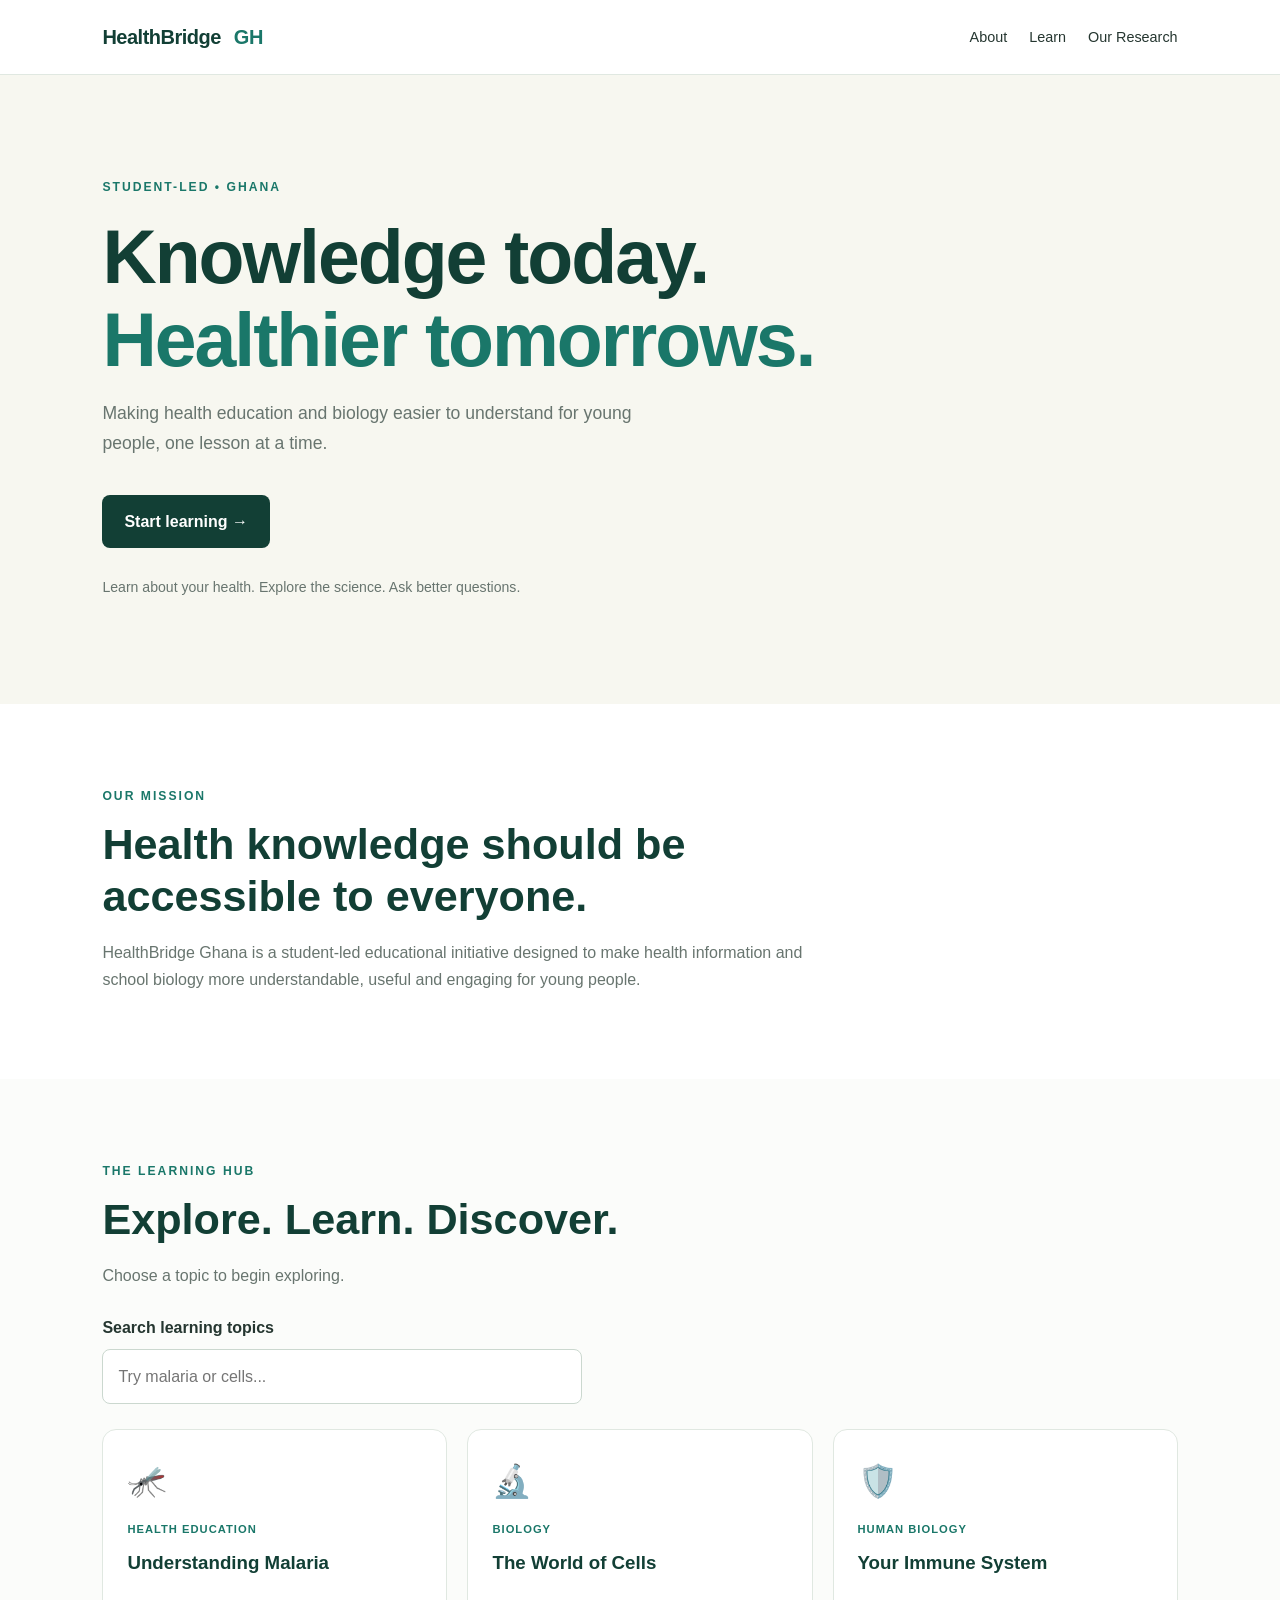
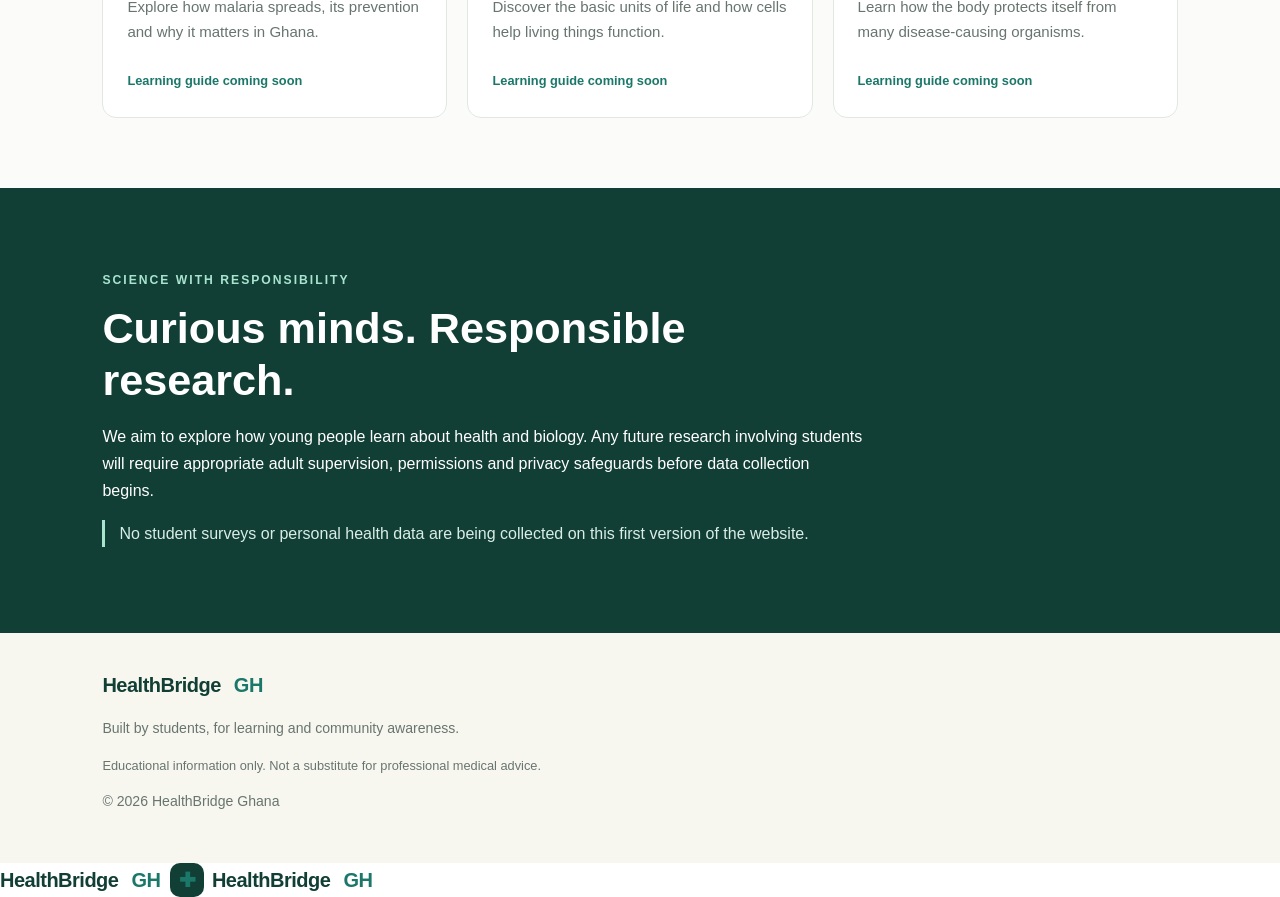
==== index.html @ dc9b51f2 "Add files via upload" ====
<!DOCTYPE html>
<html lang="en">
<head>
  <meta charset="UTF-8">
  <meta name="viewport" content="width=device-width, initial-scale=1.0">
  <meta name="description" content="HealthBridge Ghana helps young people explore health education and biology through reliable learning resources.">
  <title>HealthBridge Ghana | Learn. Understand. Thrive.</title>
  <link rel="stylesheet" href="style.css">
  <script src="script.js" defer></script>
</head>

<body>
  <header class="navbar">
    <a class="logo" href="#">HealthBridge<span>GH</span></a>

    <nav aria-label="Main navigation">
      <a href="#about">About</a>
      <a href="#learn">Learn</a>
      <a href="#research">Our Research</a>
    </nav>
  </header>

  <main>
    <section class="hero">
      <p class="eyebrow">STUDENT-LED • GHANA</p>

      <h1>Knowledge today.<br><span>Healthier tomorrows.</span></h1>

      <p class="hero-text">
        Making health education and biology easier to understand
        for young people, one lesson at a time.
      </p>

      <a class="primary-button" href="#learn">Start learning →</a>

      <p class="hero-note">
        Learn about your health. Explore the science. Ask better questions.
      </p>
    </section>

    <section class="section" id="about">
      <p class="eyebrow">OUR MISSION</p>
      <h2>Health knowledge should be accessible to everyone.</h2>
      <p class="section-text">
        HealthBridge Ghana is a student-led educational initiative
        designed to make health information and school biology
        more understandable, useful and engaging for young people.
      </p>
    </section>

    <section class="section learning-section" id="learn">
      <p class="eyebrow">THE LEARNING HUB</p>
      <h2>Explore. Learn. Discover.</h2>
      <p class="section-text">
        Choose a topic to begin exploring.
      </p>

      <label for="topic-search" class="search-label">
        Search learning topics
      </label>
      <input
        type="search"
        id="topic-search"
        placeholder="Try malaria or cells..."
      >

      <p id="search-message" aria-live="polite"></p>

      <div class="topic-grid">
        <article class="topic-card" data-topic="malaria mosquitoes prevention">
          <span class="topic-icon">🦟</span>
          <p class="card-label">HEALTH EDUCATION</p>
          <h3>Understanding Malaria</h3>
          <p>
            Explore how malaria spreads, its prevention
            and why it matters in Ghana.
          </p>
          <span class="coming-soon">Learning guide coming soon</span>
        </article>

        <article class="topic-card" data-topic="cells biology human body">
          <span class="topic-icon">🔬</span>
          <p class="card-label">BIOLOGY</p>
          <h3>The World of Cells</h3>
          <p>
            Discover the basic units of life and how
            cells help living things function.
          </p>
          <span class="coming-soon">Learning guide coming soon</span>
        </article>

        <article class="topic-card" data-topic="immunity immune system infection">
          <span class="topic-icon">🛡️</span>
          <p class="card-label">HUMAN BIOLOGY</p>
          <h3>Your Immune System</h3>
          <p>
            Learn how the body protects itself from
            many disease-causing organisms.
          </p>
          <span class="coming-soon">Learning guide coming soon</span>
        </article>
      </div>
    </section>

    <section class="research-section" id="research">
      <p class="eyebrow">SCIENCE WITH RESPONSIBILITY</p>
      <h2>Curious minds. Responsible research.</h2>
      <p>
        We aim to explore how young people learn about health
        and biology. Any future research involving students
        will require appropriate adult supervision, permissions
        and privacy safeguards before data collection begins.
      </p>
      <p class="research-note">
        No student surveys or personal health data are being
        collected on this first version of the website.
      </p>
    </section>
  </main>

  <footer>
    <a class="logo" href="#">HealthBridge<span>GH</span></a>
    <p>Built by students, for learning and community awareness.</p>
    <p class="disclaimer">
      Educational information only. Not a substitute for professional
      medical advice.
    </p>
    <p>© <span id="year"></span> HealthBridge Ghana</p>
  </footer>
</body>
</html>
<a class="logo" href="#">HealthBridge<span>GH</span></a>
<a class="logo" href="#">
  <span class="logo-icon">✚</span>
  HealthBridge <span>GH</span>
</a>
---- style.css ----
:root {
  --green: #123f35;
  --teal: #1a7769;
  --cream: #f7f7f0;
  --white: #ffffff;
  --text: #253630;
  --muted: #68756f;
  --border: #e0e8e1;
}

* {
  box-sizing: border-box;
}

html {
  scroll-behavior: smooth;
}

body {
  margin: 0;
  background: var(--white);
  color: var(--text);
  font-family: Arial, Helvetica, sans-serif;
  line-height: 1.7;
}

a {
  color: inherit;
  text-decoration: none;
}

.navbar {
  display: flex;
  align-items: center;
  justify-content: space-between;
  gap: 20px;
  padding: 20px 8%;
  border-bottom: 1px solid var(--border);
}

.logo {
  color: var(--green);
  font-size: 1.25rem;
  font-weight: 800;
  letter-spacing: -0.5px;
}

.logo span {
  color: var(--teal);
  margin-left: 5px;
}

nav {
  display: flex;
  flex-wrap: wrap;
  gap: 22px;
  font-size: 0.9rem;
}

nav a:hover {
  color: var(--teal);
}

.hero {
  padding: 90px 8%;
  background: var(--cream);
}

.eyebrow {
  color: var(--teal);
  font-size: 0.76rem;
  font-weight: 800;
  letter-spacing: 2px;
}

h1 {
  max-width: 800px;
  margin: 18px 0;
  color: var(--green);
  font-size: clamp(2.5rem, 6vw, 4.7rem);
  line-height: 1.1;
  letter-spacing: -2px;
}

h1 span {
  color: var(--teal);
}

.hero-text {
  max-width: 580px;
  color: var(--muted);
  font-size: 1.1rem;
}

.primary-button {
  display: inline-block;
  margin-top: 18px;
  padding: 13px 22px;
  border-radius: 8px;
  background: var(--green);
  color: var(--white);
  font-weight: 700;
}

.primary-button:hover {
  background: var(--teal);
}

.hero-note {
  margin-top: 28px;
  color: var(--muted);
  font-size: 0.88rem;
}

.section {
  padding: 70px 8%;
}

.section h2,
.research-section h2 {
  max-width: 720px;
  margin: 10px 0;
  color: var(--green);
  font-size: clamp(1.8rem, 4vw, 2.7rem);
  line-height: 1.2;
}

.section-text {
  max-width: 700px;
  color: var(--muted);
}

.learning-section {
  background: #fbfcfa;
}

.search-label {
  display: block;
  margin-top: 25px;
  font-weight: 700;
}

#topic-search {
  width: 100%;
  max-width: 480px;
  margin-top: 8px;
  padding: 13px 15px;
  border: 1px solid #cbd8cf;
  border-radius: 8px;
  background: white;
  color: var(--text);
  font: inherit;
}

#topic-search:focus {
  outline: 2px solid var(--teal);
  outline-offset: 2px;
}

#search-message {
  color: var(--muted);
  font-size: 0.9rem;
}

.topic-grid {
  display: grid;
  grid-template-columns: repeat(3, minmax(0, 1fr));
  gap: 20px;
  margin-top: 25px;
}

.topic-card {
  padding: 24px;
  border: 1px solid var(--border);
  border-radius: 14px;
  background: var(--white);
}

.topic-icon {
  font-size: 2rem;
}

.card-label {
  margin-bottom: 5px;
  color: var(--teal);
  font-size: 0.7rem;
  font-weight: 800;
  letter-spacing: 1px;
}

.topic-card h3 {
  margin: 8px 0;
  color: var(--green);
}

.topic-card p:not(.card-label) {
  color: var(--muted);
  font-size: 0.94rem;
}

.coming-soon {
  display: inline-block;
  margin-top: 10px;
  color: var(--teal);
  font-size: 0.8rem;
  font-weight: 700;
}

.research-section {
  padding: 70px 8%;
  background: var(--green);
  color: var(--white);
}

.research-section h2 {
  color: var(--white);
}

.research-section .eyebrow {
  color: #a9e4cf;
}

.research-section > p:not(.eyebrow) {
  max-width: 760px;
}

.research-note {
  padding-left: 14px;
  border-left: 3px solid #a9e4cf;
  color: #d9eee6;
}

footer {
  padding: 35px 8%;
  background: var(--cream);
  font-size: 0.88rem;
}

footer p {
  color: var(--muted);
}

.disclaimer {
  max-width: 600px;
  font-size: 0.8rem;
}

@media (max-width: 750px) {
  .navbar {
    align-items: flex-start;
    flex-direction: column;
  }

  nav {
    gap: 14px;
  }

  .hero {
    padding-top: 65px;
    padding-bottom: 65px;
  }

  .topic-grid {
    grid-template-columns: 1fr;
  }

  .section,
  .research-section {
    padding: 50px 7%;
  }
}
.logo {
  display: inline-flex;
  align-items: center;
  gap: 8px;
}

.logo-icon {
  display: inline-flex;
  align-items: center;
  justify-content: center;
  width: 34px;
  height: 34px;
  border-radius: 10px;
  background: #123f35;
  color: white;
  font-size: 20px;
}
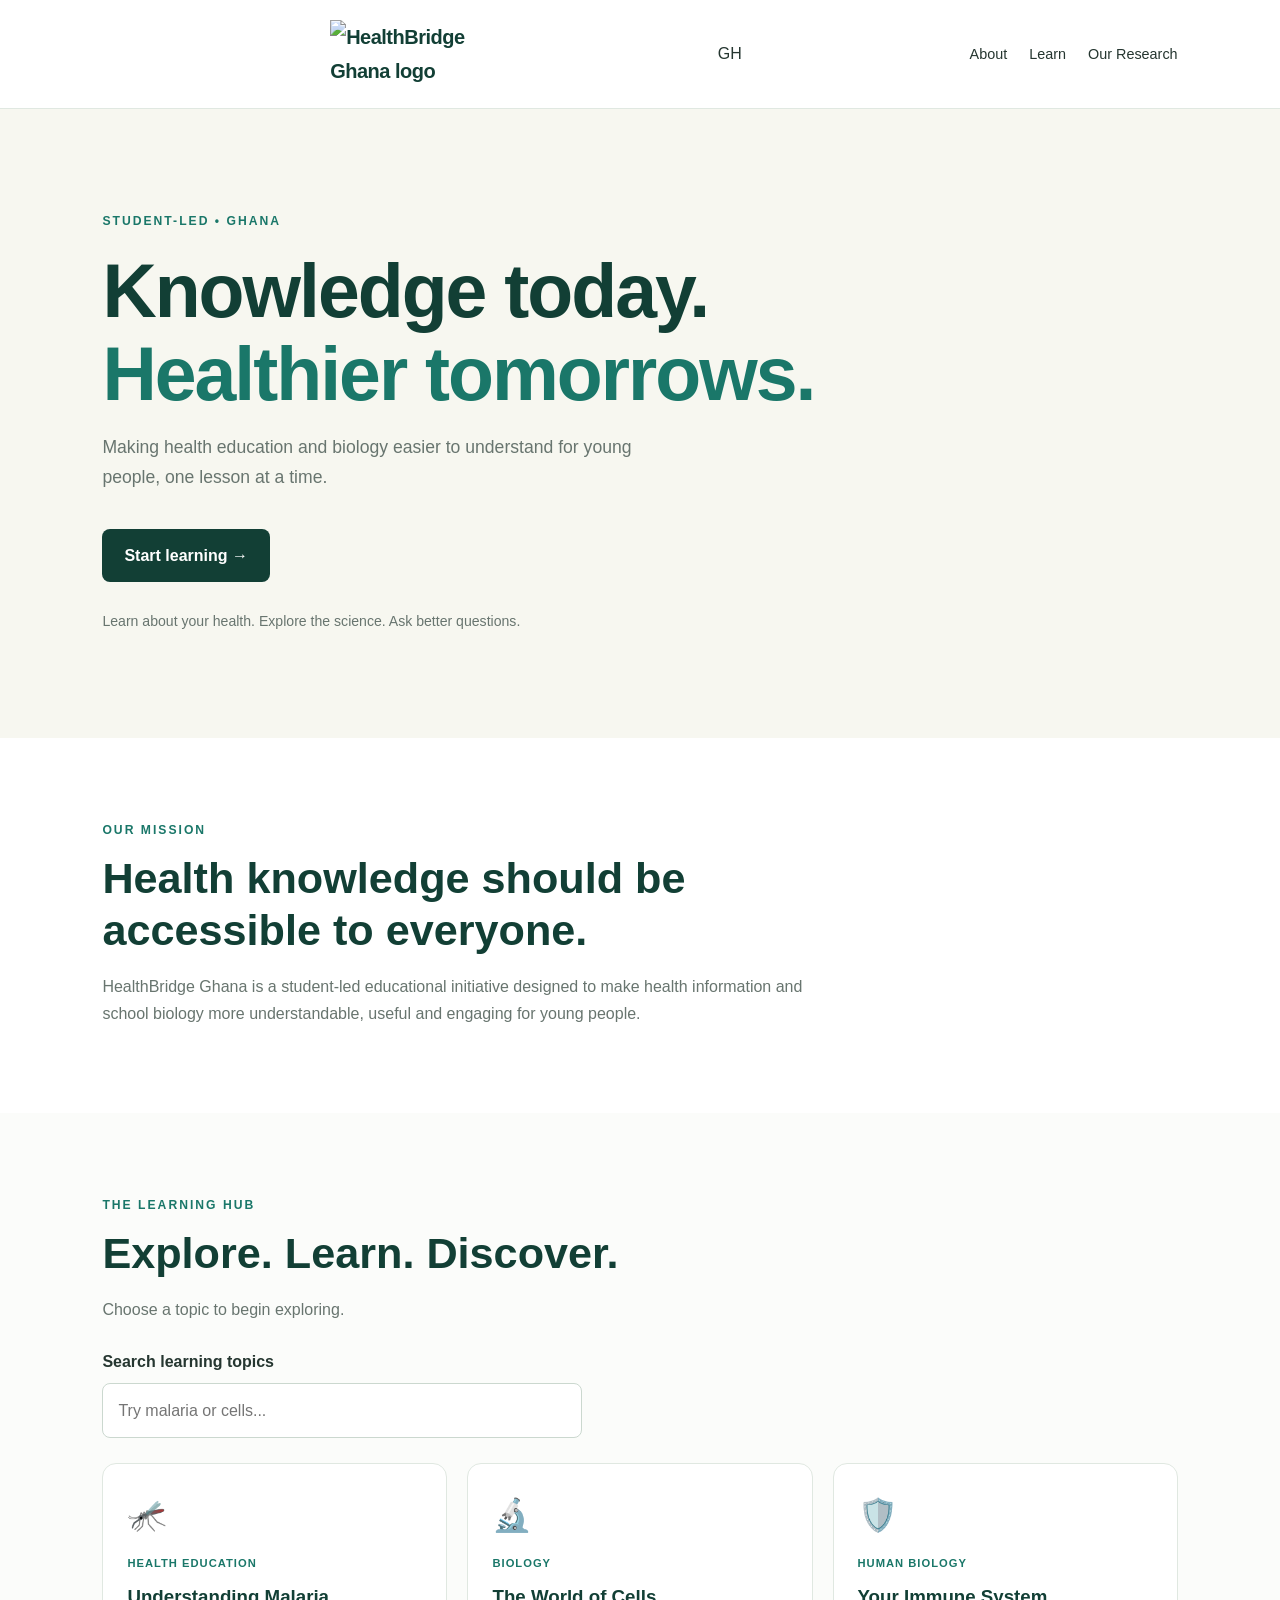
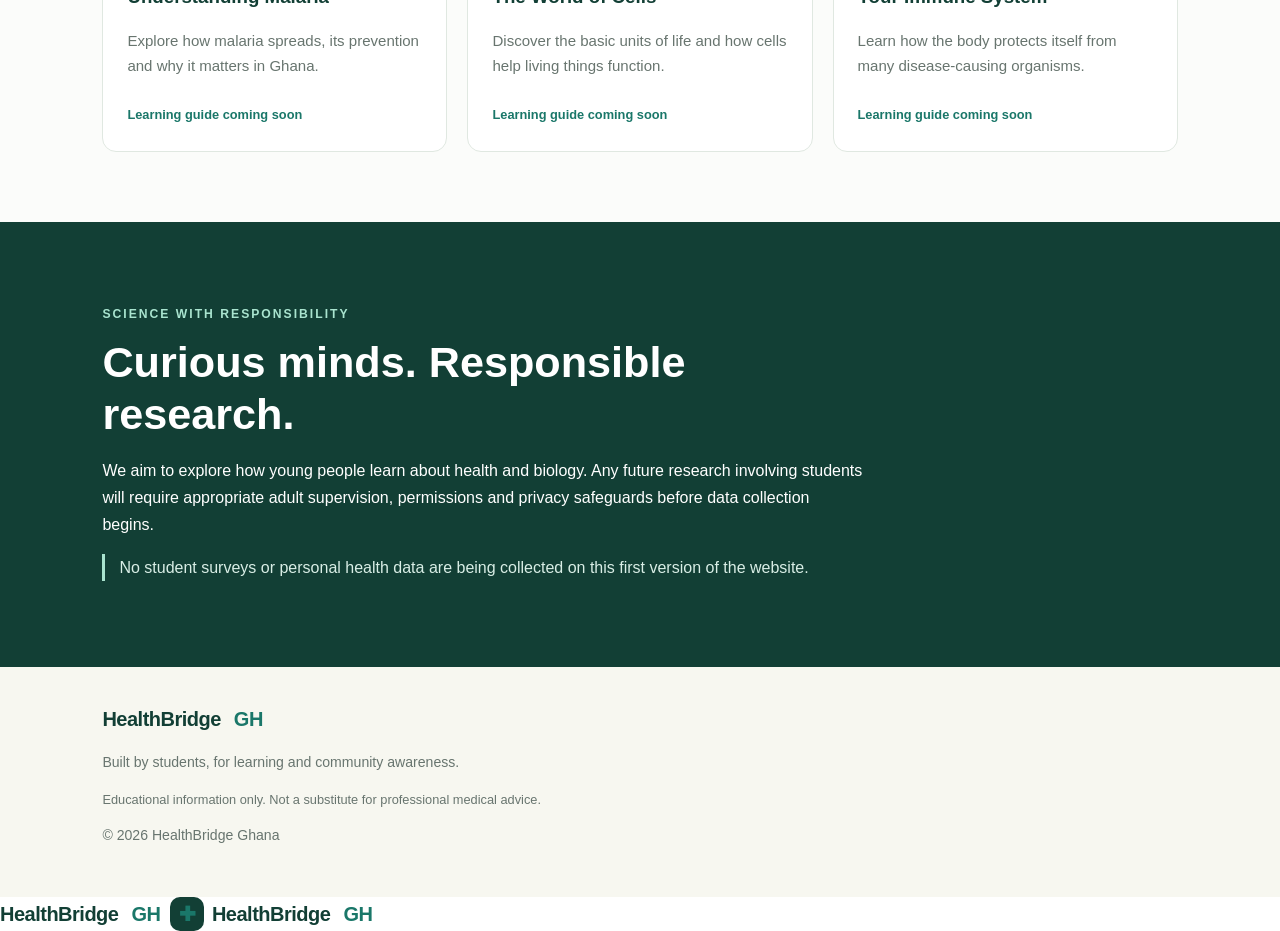
==== commit a815a8b2: "Add files via upload" ====
--- a/index.html
+++ b/index.html
@@ -12,7 +12,11 @@
 
 <body>
   <header class="navbar">
-    <a class="logo" href="#">HealthBridge<span>GH</span></a>
+    <a class="logo" href="#">
+<a href="index.html" class="logo">
+  <img src="healthbridge-logo.png" alt="HealthBridge Ghana logo">
+</a>
+<span>GH</span></a>
 
     <nav aria-label="Main navigation">
       <a href="#about">About</a>
--- a/style.css
+++ b/style.css
@@ -286,4 +286,9 @@
   background: #123f35;
   color: white;
   font-size: 20px;
-}+}
+.logo img {
+  width: 160px;
+  height: auto;
+  display: block;
+}
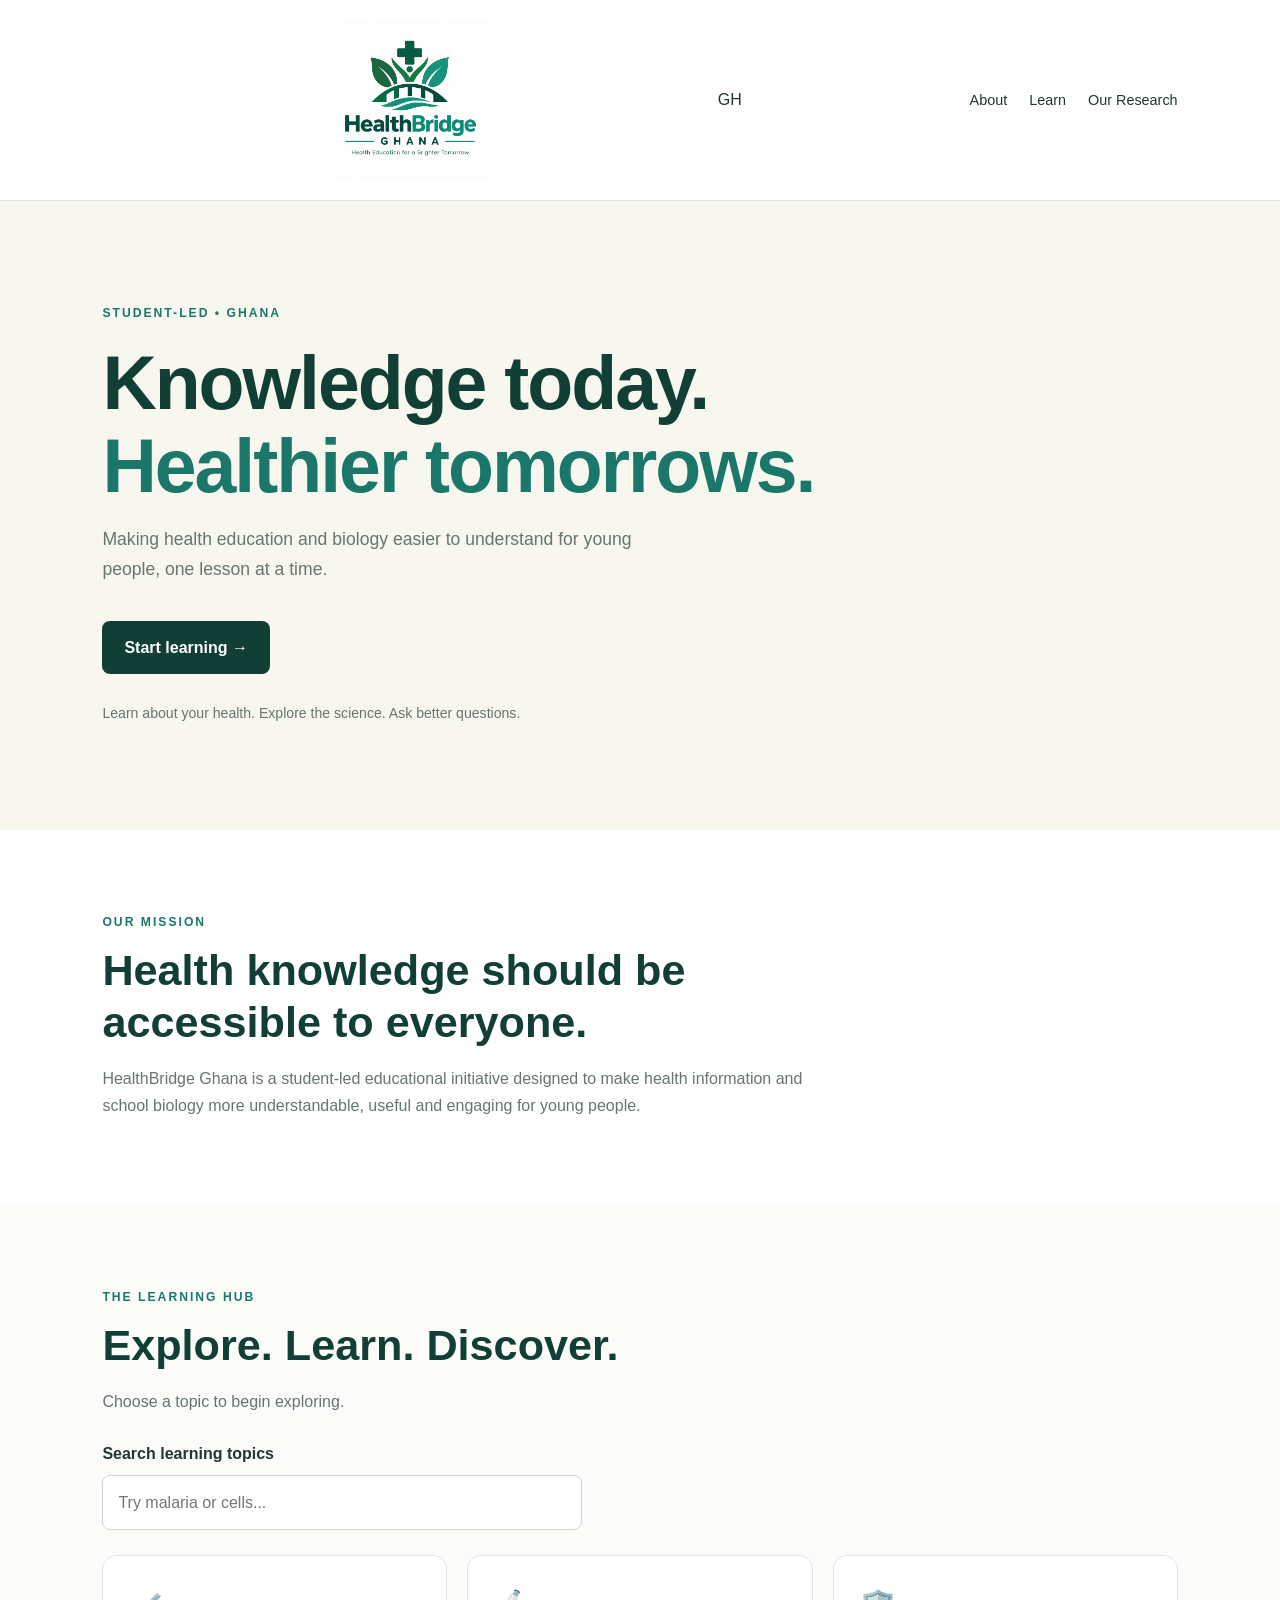
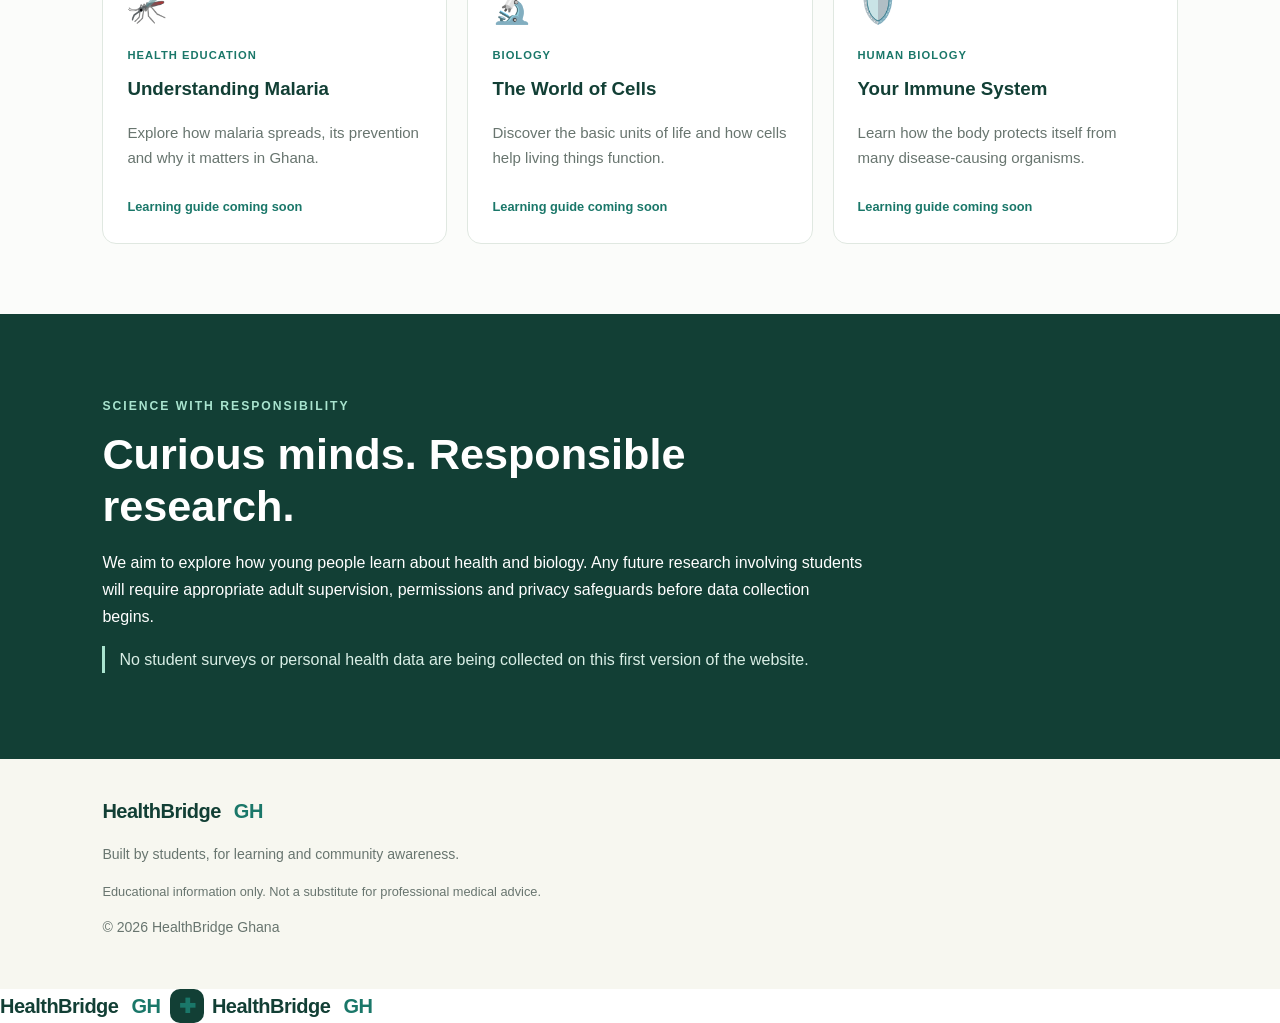
==== commit ae092f0e: "Update index.html" ====
--- a/index.html
+++ b/index.html
@@ -14,7 +14,8 @@
   <header class="navbar">
     <a class="logo" href="#">
 <a href="index.html" class="logo">
-  <img src="healthbridge-logo.png" alt="HealthBridge Ghana logo">
+
+<img src="./HealthBridge%20Ghana%20Wellness%20Logo.png" alt="HealthBridge Ghana logo">
 </a>
 <span>GH</span></a>
 
@@ -138,4 +139,4 @@
 <a class="logo" href="#">
   <span class="logo-icon">✚</span>
   HealthBridge <span>GH</span>
-</a>+</a>
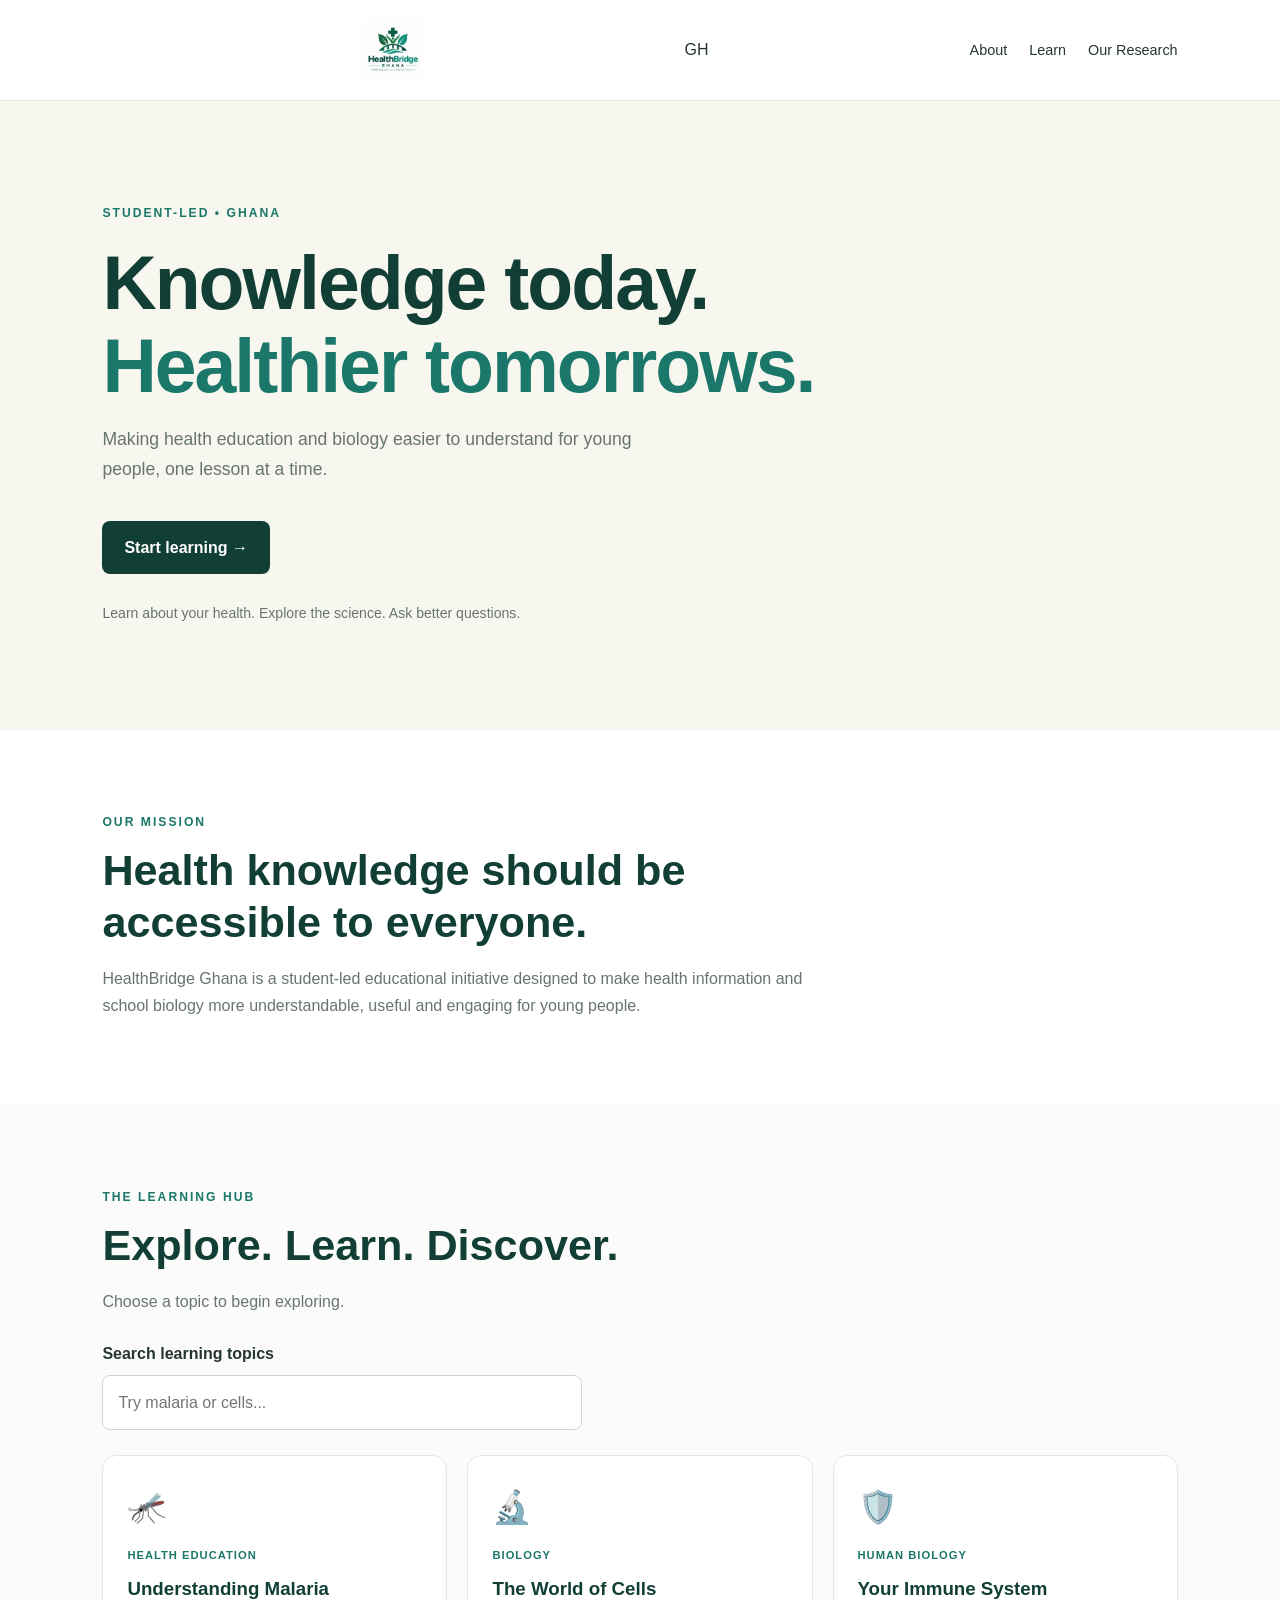
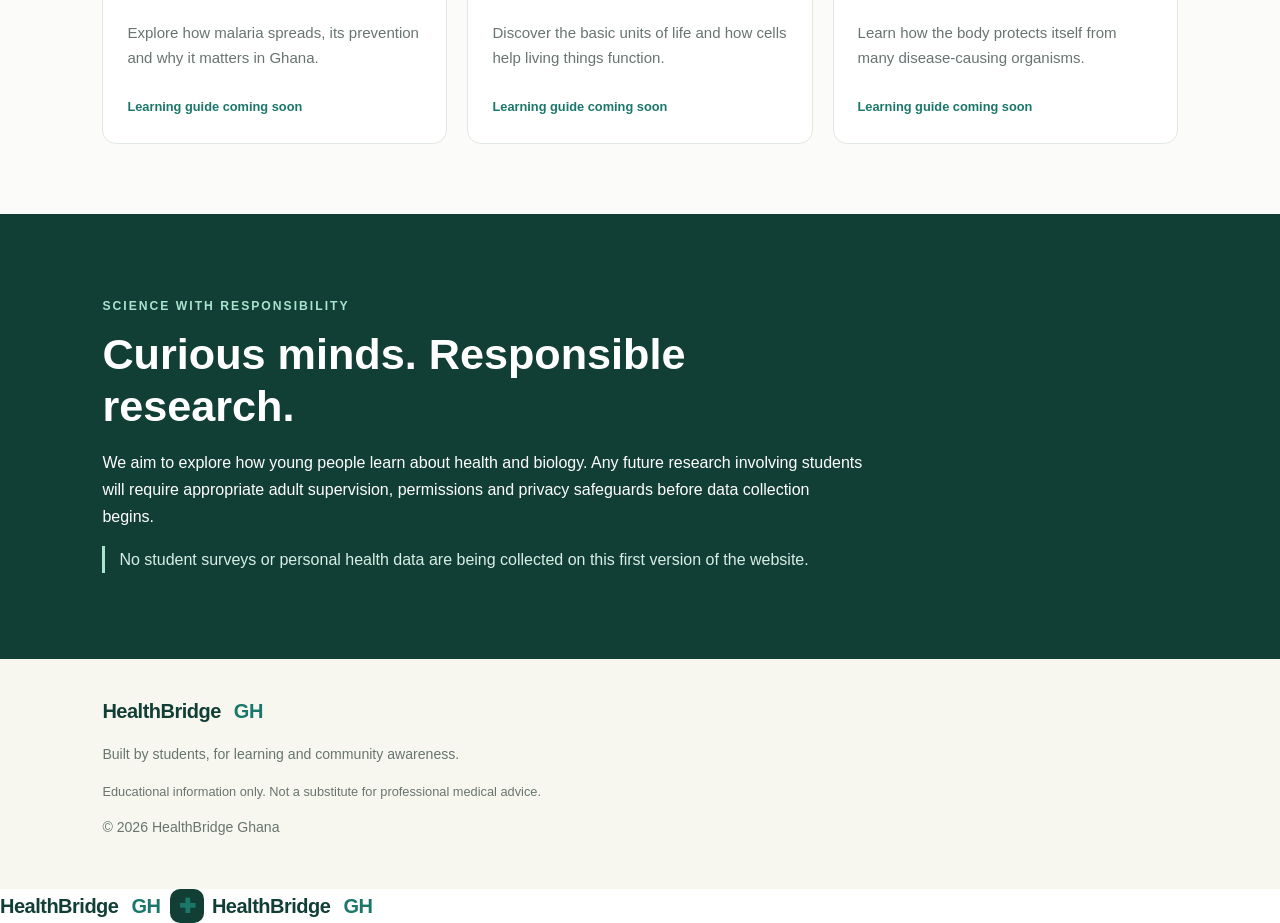
==== commit 725a8866: "Add favicon link to index.html" ====
--- a/index.html
+++ b/index.html
@@ -6,6 +6,9 @@
   <meta name="viewport" content="width=device-width, initial-scale=1.0">
   <meta name="description" content="HealthBridge Ghana helps young people explore health education and biology through reliable learning resources.">
   <title>HealthBridge Ghana | Learn. Understand. Thrive.</title>
+  
+<link rel="icon" type="image/png" href="./HealthBridge%20Ghana%20Wellness%20Logo.png">
+
   <link rel="stylesheet" href="style.css">
   <script src="script.js" defer></script>
 </head>
--- a/style.css
+++ b/style.css
@@ -292,3 +292,9 @@
   height: auto;
   display: block;
 }
+.logo img {
+    width: 60px;
+    height: 60px;
+    object-fit: contain;
+    display: block;
+}
